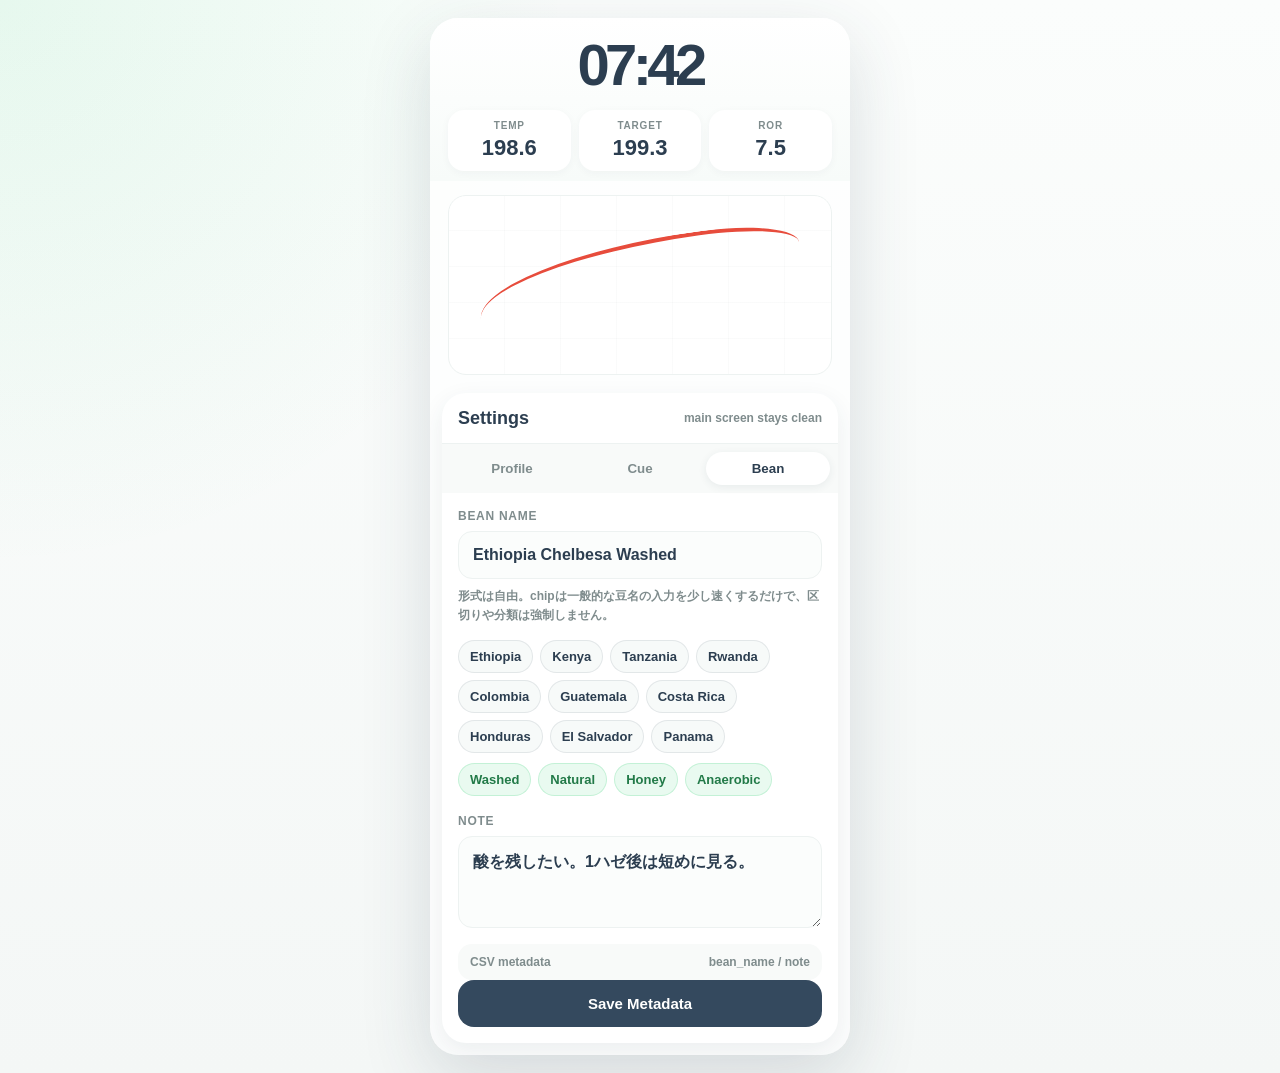
==== mockups/issue-6-bean-metadata-preview.html @ 1f92f013 "Add bean metadata UI preview" ====
<!doctype html>
<html lang="ja">
<head>
<meta charset="utf-8">
<meta name="viewport" content="width=device-width, initial-scale=1">
<title>Issue #6 Preview - Bean Metadata</title>
<style>
    :root {
        --bg-main: #f4f7f6;
        --surface: #ffffff;
        --surface-soft: #f8faf9;
        --text-primary: #2c3e50;
        --text-secondary: #7f8c8d;
        --line: #edf2f1;
        --accent-green: #2ecc71;
        --accent-blue: #34495e;
        --shadow: 0 8px 24px rgba(44, 62, 80, 0.08);
    }

    * {
        box-sizing: border-box;
    }

    body {
        margin: 0;
        min-height: 100vh;
        display: grid;
        place-items: center;
        padding: 18px;
        background:
            radial-gradient(circle at top left, rgba(46, 204, 113, 0.10), transparent 34%),
            linear-gradient(180deg, #fbfdfc, var(--bg-main));
        color: var(--text-primary);
        font-family: -apple-system, BlinkMacSystemFont, "Hiragino Sans", "Yu Gothic", sans-serif;
    }

    main {
        width: min(420px, 100%);
        border-radius: 28px;
        background: rgba(255, 255, 255, 0.78);
        box-shadow: 0 22px 70px rgba(44, 62, 80, 0.16);
        overflow: hidden;
    }

    .app-top {
        padding: 18px 18px 10px;
        background: linear-gradient(180deg, #ffffff, #f7fbf9);
    }

    .timer {
        text-align: center;
        font-size: 58px;
        line-height: 1;
        font-weight: 900;
        letter-spacing: -0.08em;
        font-variant-numeric: tabular-nums;
    }

    .stats {
        display: grid;
        grid-template-columns: repeat(3, 1fr);
        gap: 8px;
        margin-top: 16px;
    }

    .stat-box {
        padding: 10px 8px;
        border-radius: 16px;
        background: var(--surface);
        text-align: center;
        box-shadow: 0 2px 8px rgba(44, 62, 80, 0.04);
    }

    .stat-label {
        display: block;
        color: var(--text-secondary);
        font-size: 10px;
        font-weight: 800;
        letter-spacing: 0.08em;
        text-transform: uppercase;
    }

    .stat-value {
        display: block;
        margin-top: 4px;
        font-size: 22px;
        font-weight: 900;
    }

    .chart {
        height: 180px;
        margin: 14px 18px 18px;
        border: 1px solid var(--line);
        border-radius: 18px;
        background:
            repeating-linear-gradient(0deg, transparent, transparent 35px, rgba(127, 140, 141, 0.08) 36px),
            repeating-linear-gradient(90deg, transparent, transparent 55px, rgba(127, 140, 141, 0.08) 56px),
            #ffffff;
        position: relative;
        overflow: hidden;
    }

    .chart::before {
        content: "";
        position: absolute;
        left: 28px;
        right: 28px;
        bottom: 52px;
        height: 78px;
        border-top: 4px solid #e74c3c;
        border-radius: 70% 30% 0 0;
        transform: rotate(-8deg);
    }

    .settings {
        margin: 0 12px 12px;
        border-radius: 24px;
        background: var(--surface);
        box-shadow: var(--shadow);
        overflow: hidden;
    }

    .settings-head {
        display: flex;
        align-items: center;
        justify-content: space-between;
        gap: 12px;
        padding: 16px;
        border-bottom: 1px solid var(--line);
    }

    .settings-head h1 {
        margin: 0;
        font-size: 18px;
        line-height: 1;
    }

    .settings-head span {
        color: var(--text-secondary);
        font-size: 12px;
        font-weight: 700;
    }

    .tabs {
        display: grid;
        grid-template-columns: repeat(3, 1fr);
        gap: 4px;
        padding: 8px;
        background: var(--surface-soft);
    }

    .tab {
        border: 0;
        border-radius: 999px;
        padding: 9px 10px;
        background: transparent;
        color: var(--text-secondary);
        font-weight: 800;
    }

    .tab.active {
        background: var(--surface);
        color: var(--text-primary);
        box-shadow: 0 2px 8px rgba(44, 62, 80, 0.08);
    }

    .panel {
        padding: 16px;
    }

    .field {
        display: grid;
        gap: 8px;
        margin-bottom: 16px;
    }

    label {
        font-size: 12px;
        font-weight: 900;
        color: var(--text-secondary);
        letter-spacing: 0.06em;
        text-transform: uppercase;
    }

    .input,
    .textarea {
        width: 100%;
        border: 1px solid var(--line);
        border-radius: 14px;
        background: #fbfdfc;
        color: var(--text-primary);
        font: inherit;
        font-size: 16px;
        font-weight: 700;
        outline: none;
    }

    .input {
        height: 48px;
        padding: 0 14px;
    }

    .textarea {
        min-height: 92px;
        padding: 13px 14px;
        resize: vertical;
        line-height: 1.5;
    }

    .input:focus,
    .textarea:focus {
        border-color: rgba(46, 204, 113, 0.75);
        box-shadow: 0 0 0 3px rgba(46, 204, 113, 0.14);
    }

    .helper {
        color: var(--text-secondary);
        font-size: 12px;
        font-weight: 700;
        line-height: 1.55;
    }

    .suggestions {
        display: grid;
        gap: 10px;
        margin-top: 2px;
    }

    .suggestion-group {
        display: flex;
        flex-wrap: wrap;
        gap: 7px;
    }

    .chip {
        border: 1px solid rgba(44, 62, 80, 0.10);
        border-radius: 999px;
        padding: 8px 11px;
        background: #f7faf9;
        color: var(--text-primary);
        font-size: 13px;
        font-weight: 800;
        cursor: pointer;
        -webkit-tap-highlight-color: transparent;
    }

    .chip.process {
        background: rgba(46, 204, 113, 0.10);
        border-color: rgba(46, 204, 113, 0.20);
        color: #227a48;
    }

    .chip:active {
        transform: scale(0.96);
    }

    .preview-row {
        display: flex;
        align-items: center;
        justify-content: space-between;
        gap: 12px;
        margin-top: 8px;
        padding: 11px 12px;
        border-radius: 14px;
        background: #f8faf9;
        color: var(--text-secondary);
        font-size: 12px;
        font-weight: 800;
    }

    .save {
        width: 100%;
        border: 0;
        border-radius: 16px;
        padding: 15px;
        background: var(--accent-blue);
        color: #ffffff;
        font-size: 15px;
        font-weight: 900;
    }
</style>
</head>
<body>
<main>
    <div class="app-top">
        <div class="timer">07:42</div>
        <div class="stats" aria-hidden="true">
            <div class="stat-box">
                <span class="stat-label">Temp</span>
                <span class="stat-value">198.6</span>
            </div>
            <div class="stat-box">
                <span class="stat-label">Target</span>
                <span class="stat-value">199.3</span>
            </div>
            <div class="stat-box">
                <span class="stat-label">RoR</span>
                <span class="stat-value">7.5</span>
            </div>
        </div>
    </div>

    <div class="chart" aria-label="roast curve mock"></div>

    <section class="settings" aria-label="settings bean preview">
        <div class="settings-head">
            <h1>Settings</h1>
            <span>main screen stays clean</span>
        </div>
        <div class="tabs" role="tablist" aria-label="settings sections">
            <button class="tab" type="button">Profile</button>
            <button class="tab" type="button">Cue</button>
            <button class="tab active" type="button">Bean</button>
        </div>

        <div class="panel">
            <div class="field">
                <label for="beanName">Bean Name</label>
                <input id="beanName" class="input" type="text" value="Ethiopia Chelbesa Washed" placeholder="Ethiopia Chelbesa Washed">
                <div class="helper">
                    形式は自由。chipは一般的な豆名の入力を少し速くするだけで、区切りや分類は強制しません。
                </div>
            </div>

            <div class="suggestions" aria-label="bean name suggestions">
                <div class="suggestion-group" aria-label="origin suggestions">
                    <button class="chip" type="button">Ethiopia</button>
                    <button class="chip" type="button">Kenya</button>
                    <button class="chip" type="button">Tanzania</button>
                    <button class="chip" type="button">Rwanda</button>
                    <button class="chip" type="button">Colombia</button>
                    <button class="chip" type="button">Guatemala</button>
                    <button class="chip" type="button">Costa Rica</button>
                    <button class="chip" type="button">Honduras</button>
                    <button class="chip" type="button">El Salvador</button>
                    <button class="chip" type="button">Panama</button>
                </div>
                <div class="suggestion-group" aria-label="process suggestions">
                    <button class="chip process" type="button">Washed</button>
                    <button class="chip process" type="button">Natural</button>
                    <button class="chip process" type="button">Honey</button>
                    <button class="chip process" type="button">Anaerobic</button>
                </div>
            </div>

            <div class="field" style="margin-top: 18px;">
                <label for="note">Note</label>
                <textarea id="note" class="textarea" placeholder="火力強め。次回は1ハゼ後を少し短くする。">酸を残したい。1ハゼ後は短めに見る。</textarea>
            </div>

            <div class="preview-row">
                <span>CSV metadata</span>
                <span>bean_name / note</span>
            </div>

            <button class="save" type="button">Save Metadata</button>
        </div>
    </section>
</main>

<script>
    const beanInput = document.getElementById('beanName');
    document.querySelectorAll('.chip').forEach((chip) => {
        chip.addEventListener('click', () => {
            const token = chip.textContent.trim();
            const current = beanInput.value.trim();
            const words = current.toLowerCase().split(/\s+/);

            if (words.includes(token.toLowerCase())) {
                beanInput.focus();
                return;
            }

            beanInput.value = current ? `${current} ${token}` : token;
            beanInput.focus();
        });
    });
</script>
</body>
</html>
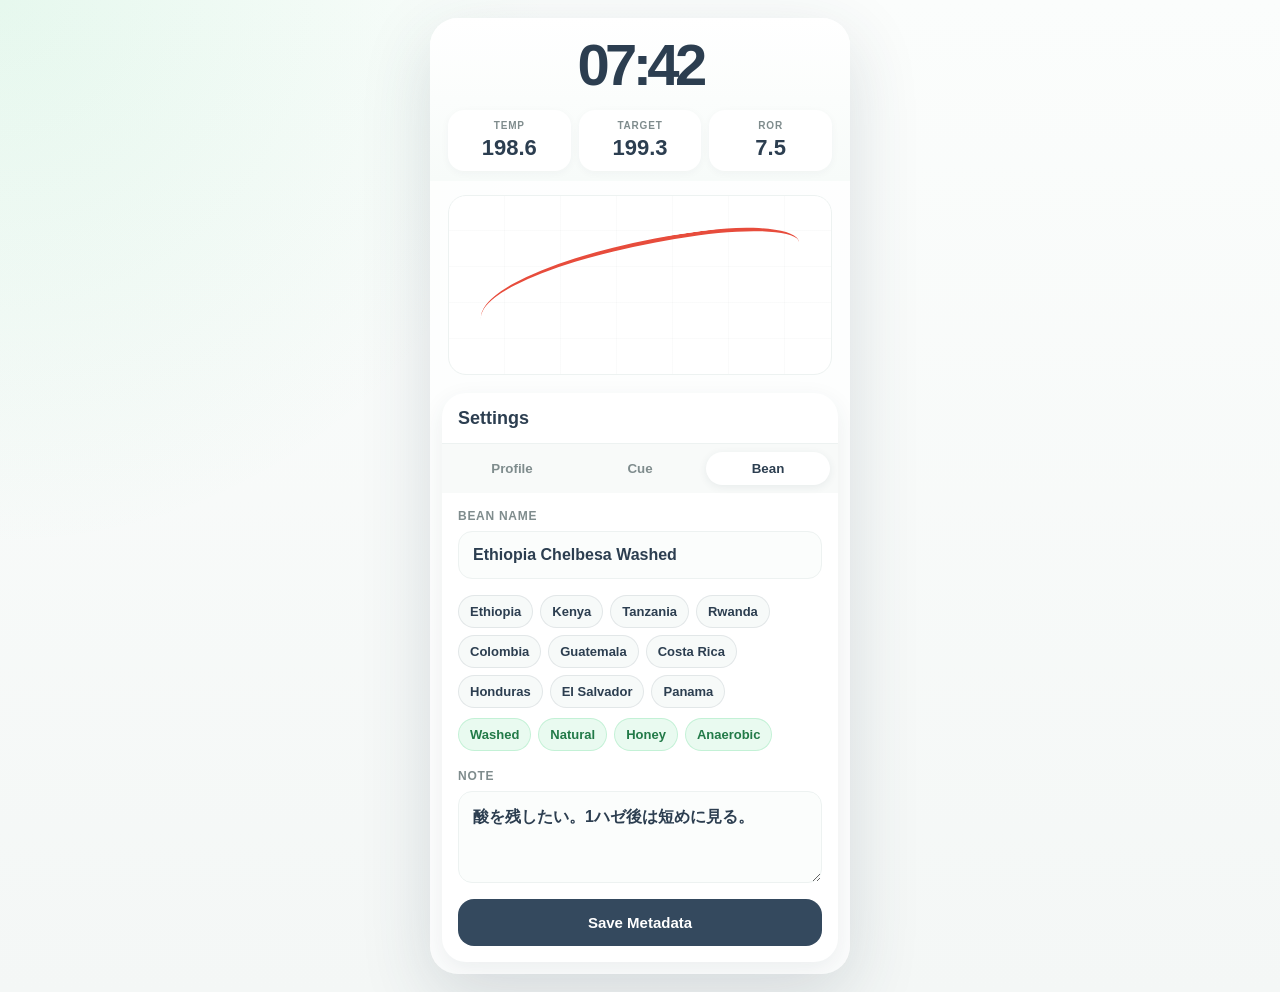
==== commit 6858817c: "Tighten UI copy guidelines" ====
--- a/mockups/issue-6-bean-metadata-preview.html
+++ b/mockups/issue-6-bean-metadata-preview.html
@@ -135,12 +135,6 @@
         line-height: 1;
     }
 
-    .settings-head span {
-        color: var(--text-secondary);
-        font-size: 12px;
-        font-weight: 700;
-    }
-
     .tabs {
         display: grid;
         grid-template-columns: repeat(3, 1fr);
@@ -213,13 +207,6 @@
         box-shadow: 0 0 0 3px rgba(46, 204, 113, 0.14);
     }
 
-    .helper {
-        color: var(--text-secondary);
-        font-size: 12px;
-        font-weight: 700;
-        line-height: 1.55;
-    }
-
     .suggestions {
         display: grid;
         gap: 10px;
@@ -254,20 +241,6 @@
         transform: scale(0.96);
     }
 
-    .preview-row {
-        display: flex;
-        align-items: center;
-        justify-content: space-between;
-        gap: 12px;
-        margin-top: 8px;
-        padding: 11px 12px;
-        border-radius: 14px;
-        background: #f8faf9;
-        color: var(--text-secondary);
-        font-size: 12px;
-        font-weight: 800;
-    }
-
     .save {
         width: 100%;
         border: 0;
@@ -305,7 +278,6 @@
     <section class="settings" aria-label="settings bean preview">
         <div class="settings-head">
             <h1>Settings</h1>
-            <span>main screen stays clean</span>
         </div>
         <div class="tabs" role="tablist" aria-label="settings sections">
             <button class="tab" type="button">Profile</button>
@@ -317,9 +289,6 @@
             <div class="field">
                 <label for="beanName">Bean Name</label>
                 <input id="beanName" class="input" type="text" value="Ethiopia Chelbesa Washed" placeholder="Ethiopia Chelbesa Washed">
-                <div class="helper">
-                    形式は自由。chipは一般的な豆名の入力を少し速くするだけで、区切りや分類は強制しません。
-                </div>
             </div>
 
             <div class="suggestions" aria-label="bean name suggestions">
@@ -348,11 +317,6 @@
                 <textarea id="note" class="textarea" placeholder="火力強め。次回は1ハゼ後を少し短くする。">酸を残したい。1ハゼ後は短めに見る。</textarea>
             </div>
 
-            <div class="preview-row">
-                <span>CSV metadata</span>
-                <span>bean_name / note</span>
-            </div>
-
             <button class="save" type="button">Save Metadata</button>
         </div>
     </section>
